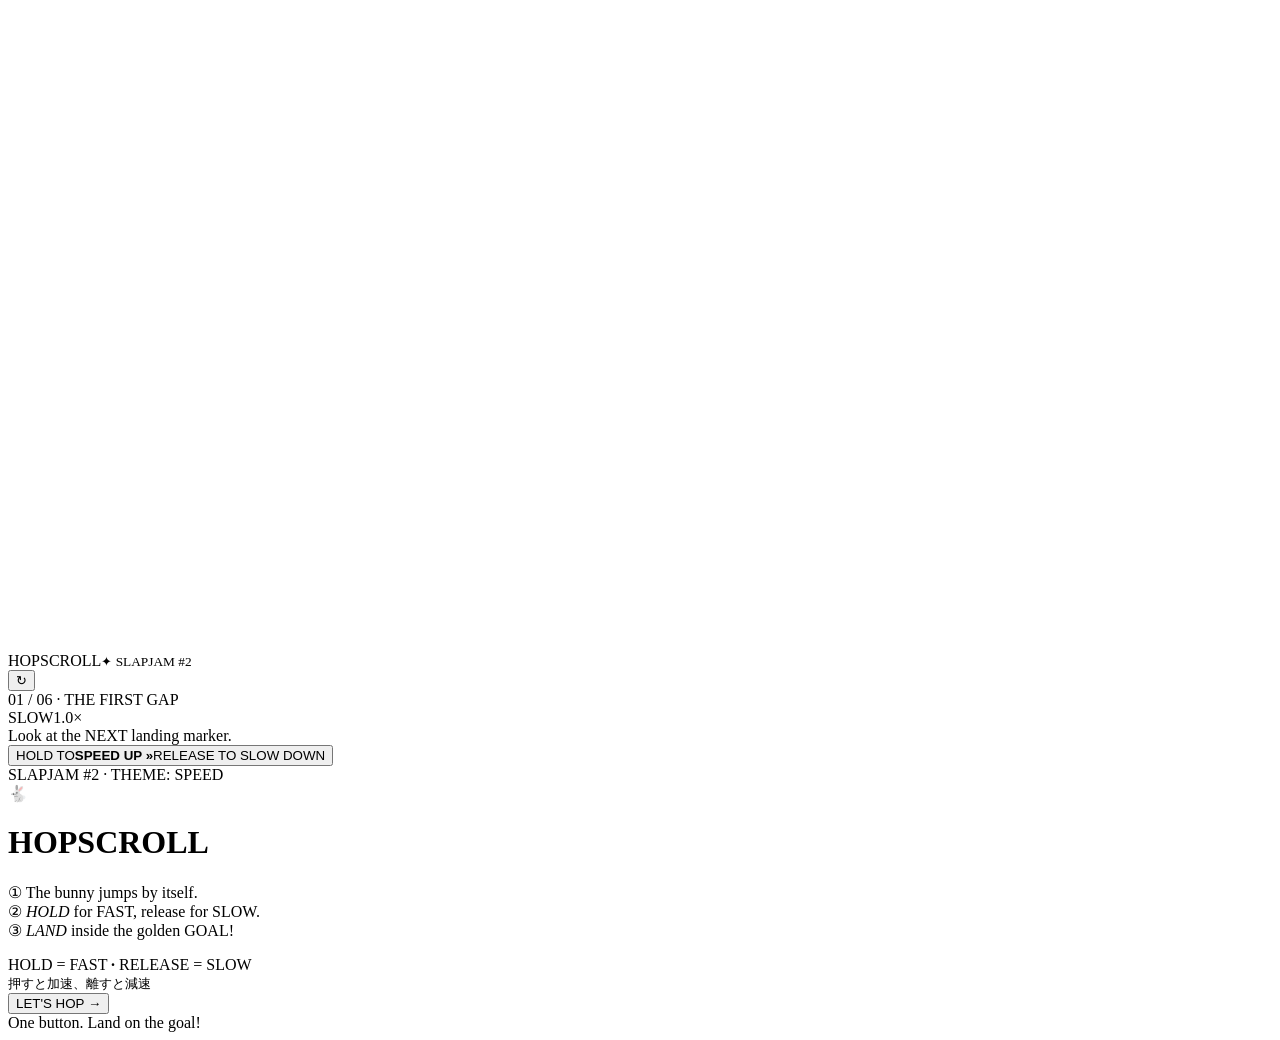
==== index.html @ f4e228ef "feat: add HOPSCROLL v0.2 index.html" ====
<!DOCTYPE html>
<html lang="en"><head><meta charset="UTF-8"/><meta name="viewport" content="width=device-width,initial-scale=1,minimum-scale=1,maximum-scale=1,viewport-fit=cover"/><meta name="theme-color" content="#111d31"/><title>HOPSCROLL | SPEED</title><link rel="stylesheet" href="./style.css" /></head>
<body><main id="shell" aria-label="HOPSCROLL game">
  <canvas id="stage" width="360" height="640" aria-label="Auto-jumping character and moving platforms"></canvas>
  <header id="hud"><div class="brand">HOP<span>SCROLL</span><small>✦ SLAPJAM #2</small></div><button id="restart" class="restart" type="button" aria-label="Restart stage">↻</button></header>
  <div id="progress-area"><div id="stage-name">01 / 06 · THE FIRST GAP</div><div class="track"><div id="progress-bar"></div></div></div>
  <div id="speed-indicator"><span id="speed-label">SLOW</span><span id="speed-number">1.0×</span></div>
  <div id="tip" aria-live="polite">Look at the NEXT landing marker.</div>
  <button id="accelerate" type="button" aria-label="Hold to speed up"><span class="button-small">HOLD TO</span><strong>SPEED UP <span>»</span></strong><span class="button-small">RELEASE TO SLOW DOWN</span></button>
  <div id="overlay" class="overlay" role="dialog" aria-modal="true"><div class="modal"><div class="eyebrow" id="modal-tag">SLAPJAM #2 · THEME: SPEED</div><div class="logo-hero">🐇</div><h1 id="modal-title">HOP<span>SCROLL</span></h1><p id="modal-message">① The bunny jumps by itself.<br/>② <em>HOLD</em> for FAST, release for SLOW.<br/>③ <em>LAND</em> inside the golden GOAL!</p><div class="instruction">HOLD = FAST <b>·</b> RELEASE = SLOW<br/><small>押すと加速、離すと減速</small></div><button id="modal-action" class="primary" type="button">LET'S HOP →</button><div class="modal-footer" id="modal-footer">One button. Land on the goal!</div></div></div>
  <div id="toast" aria-live="polite"></div>
</main><script type="module" src="./src/game.mjs"></script></body></html>
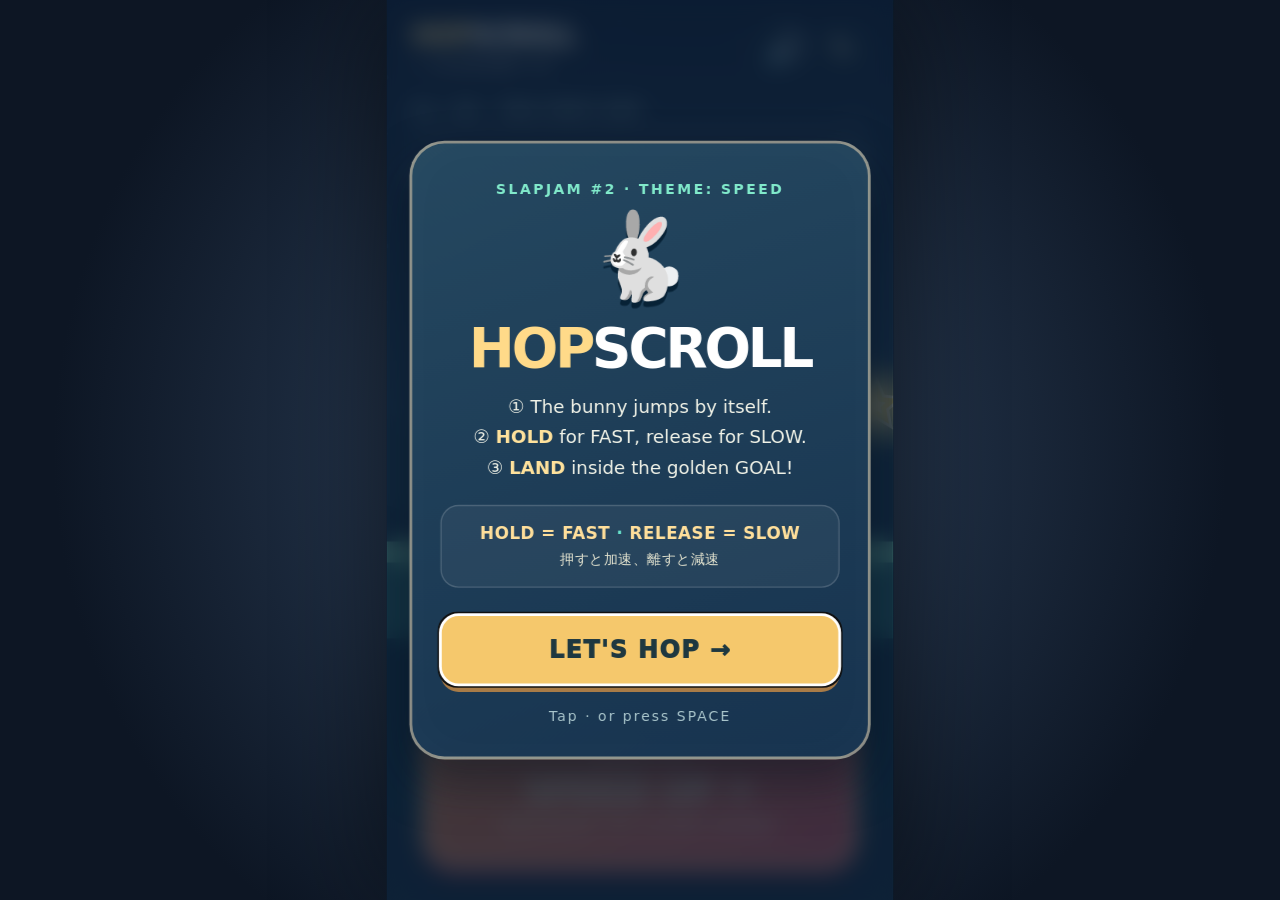
==== commit 38a3068d: "polish: Stage 1 coaching, landing trajectory, goal gate, star FX, mobile fit and input safety (#2) C" ====
--- a/index.html
+++ b/index.html
@@ -2,10 +2,10 @@
 <html lang="en"><head><meta charset="UTF-8"/><meta name="viewport" content="width=device-width,initial-scale=1,minimum-scale=1,maximum-scale=1,viewport-fit=cover"/><meta name="theme-color" content="#111d31"/><title>HOPSCROLL | SPEED</title><link rel="stylesheet" href="./style.css" /></head>
 <body><main id="shell" aria-label="HOPSCROLL game">
   <canvas id="stage" width="360" height="640" aria-label="Auto-jumping character and moving platforms"></canvas>
-  <header id="hud"><div class="brand">HOP<span>SCROLL</span><small>✦ SLAPJAM #2</small></div><button id="restart" class="restart" type="button" aria-label="Restart stage">↻</button></header>
+  <header id="hud"><div class="brand">HOP<span>SCROLL</span><small>✦ SLAPJAM #2</small></div><div class="hud-buttons"><button id="mute" class="restart" type="button" aria-label="Mute sound" aria-pressed="false">🔊</button><button id="restart" class="restart" type="button" aria-label="Restart stage">↻</button></div></header>
   <div id="progress-area"><div id="stage-name">01 / 06 · THE FIRST GAP</div><div class="track"><div id="progress-bar"></div></div></div>
   <div id="speed-indicator"><span id="speed-label">SLOW</span><span id="speed-number">1.0×</span></div>
-  <div id="tip" aria-live="polite">Look at the NEXT landing marker.</div>
+  <div id="tip" aria-live="polite">Watch the NEXT landing marker.</div>
   <button id="accelerate" type="button" aria-label="Hold to speed up"><span class="button-small">HOLD TO</span><strong>SPEED UP <span>»</span></strong><span class="button-small">RELEASE TO SLOW DOWN</span></button>
   <div id="overlay" class="overlay" role="dialog" aria-modal="true"><div class="modal"><div class="eyebrow" id="modal-tag">SLAPJAM #2 · THEME: SPEED</div><div class="logo-hero">🐇</div><h1 id="modal-title">HOP<span>SCROLL</span></h1><p id="modal-message">① The bunny jumps by itself.<br/>② <em>HOLD</em> for FAST, release for SLOW.<br/>③ <em>LAND</em> inside the golden GOAL!</p><div class="instruction">HOLD = FAST <b>·</b> RELEASE = SLOW<br/><small>押すと加速、離すと減速</small></div><button id="modal-action" class="primary" type="button">LET'S HOP →</button><div class="modal-footer" id="modal-footer">One button. Land on the goal!</div></div></div>
   <div id="toast" aria-live="polite"></div>
--- a/style.css
+++ b/style.css
@@ -0,0 +1 @@
+:root{color-scheme:dark;font-family:system-ui,-apple-system,'Segoe UI',sans-serif;background:#101926;color:#f9f4d5;-webkit-tap-highlight-color:transparent}*{box-sizing:border-box}html,body{margin:0;width:100%;height:100%;overscroll-behavior:none}body{overflow:hidden;background:radial-gradient(circle at center,#314661,#0d1624 75%)}button{font:inherit;cursor:pointer;color:inherit}#shell{position:absolute;left:50%;top:50%;width:360px;height:640px;transform:translate(-50%,-50%) scale(var(--fit,1));isolation:isolate;overflow:hidden;background:#152b43;box-shadow:0 0 70px #0008}#stage{display:block;width:100%;height:100%;touch-action:none}#hud{position:absolute;inset:16px 17px auto;display:flex;align-items:flex-start;justify-content:space-between;pointer-events:none}.brand{font-weight:1000;font-size:19px;letter-spacing:-1.3px;line-height:1;color:#ffe295;text-shadow:0 2px 1px #2228}.brand span{color:#f9f7e8}.brand small{display:block;font-size:9px;letter-spacing:2.5px;color:#e1e4e5;margin-top:7px;font-weight:700}.hud-buttons{display:flex;gap:8px}.restart{pointer-events:auto;width:37px;height:37px;border-radius:12px;border:1px solid #e3eeed50;background:#0b2537a8;font-size:24px;line-height:1}#progress-area{position:absolute;top:72px;left:18px;right:18px}#stage-name{font-size:10px;font-weight:800;letter-spacing:1.3px;color:#c7f2e9}.track{height:5px;border-radius:8px;background:#ffffff30;margin-top:8px;overflow:hidden}#progress-bar{height:100%;width:0%;border-radius:8px;background:linear-gradient(90deg,#71e5ca,#ffe08b);transition:width .12s linear}#speed-indicator{position:absolute;top:107px;right:17px;min-width:85px;display:flex;flex-direction:column;align-items:flex-end;gap:3px;font-weight:900;text-shadow:0 2px #0007}#speed-label{font-size:11px;letter-spacing:2px;color:#a4e9e0}#speed-number{font-size:25px;color:#c5f8e3;font-variant-numeric:tabular-nums}#speed-indicator.fast #speed-label,#speed-indicator.fast #speed-number{color:#ffe083}#tip{position:absolute;bottom:151px;left:0;right:0;text-align:center;font-weight:800;letter-spacing:.3px;font-size:12px;color:#d1f3e9;padding:0 13px;text-shadow:0 2px #102c3e;pointer-events:none}#tip.cue{color:#ffe083;font-size:15px}#accelerate{position:absolute;bottom:24px;left:25px;right:25px;height:108px;border:3px solid #ffe49d;border-radius:23px;background:linear-gradient(145deg,#de8e54,#d35b65);box-shadow:0 8px 0 #823d50,0 12px 22px #0005;display:flex;align-items:center;justify-content:center;flex-direction:column;gap:5px;touch-action:none;user-select:none;transition:transform .08s,box-shadow .08s;background-clip:padding-box}#accelerate strong{font-size:24px;letter-spacing:.2px;white-space:nowrap}#accelerate strong span{font-size:32px;line-height:10px}#accelerate .button-small{font-size:10px;letter-spacing:2.5px;font-weight:800}#accelerate.pressed{transform:translateY(6px);box-shadow:0 2px 0 #823d50,0 5px 14px #0004;background:linear-gradient(145deg,#f3bb5c,#e98a46)}.overlay{position:absolute;inset:0;background:#0a1b31ba;backdrop-filter:blur(8px);display:flex;justify-content:center;align-items:center;padding:16px;z-index:4}.overlay.hidden{display:none}.modal{border:2px solid #f0dab68a;border-radius:25px;background:linear-gradient(160deg,#254860,#17334f);box-shadow:0 16px 35px #06101c77,inset 0 0 40px #ffffff06;width:100%;padding:27px 20px 23px;text-align:center}.eyebrow{letter-spacing:1.7px;font-size:10px;font-weight:850;color:#81eacb}.logo-hero{font-size:60px;line-height:1.4;filter:drop-shadow(0 4px 0 #072236)}h1{margin:4px 0 12px;font-size:39px;letter-spacing:-2.3px;color:#ffda89;line-height:1}h1 span{color:white}.modal p{font-size:13px;line-height:1.65;color:#f1f3e8;margin:0 0 16px}.modal em{font-weight:900;font-style:normal;color:#ffe29c}.instruction{padding:12px 7px;background:#ffffff0d;border:1px solid #ffffff28;border-radius:13px;font-size:12px;font-weight:850;letter-spacing:.3px;color:#ffdf9b}.instruction b{color:#68e2cc}.instruction small{display:inline-block;margin-top:5px;font-size:10px;font-weight:500;color:#e5e5d1}.primary{display:block;width:100%;margin-top:19px;padding:15px 4px;border:0;border-radius:13px;background:#f5c86c;color:#1e3840;font-weight:1000;letter-spacing:1px;font-size:17px;box-shadow:0 5px 0 #a87b47}.primary:active{transform:translateY(4px);box-shadow:0 1px 0 #a87b47}.modal-footer{font-size:10px;letter-spacing:1.4px;margin-top:17px;color:#a9c5cb}#toast{position:absolute;top:170px;left:20px;right:20px;text-align:center;font-size:18px;font-weight:1000;color:#ffe69a;pointer-events:none;text-shadow:0 3px #1e344a;opacity:0;transition:opacity .2s}#toast.visible{opacity:1}#accelerate.cue{animation:cue .5s ease-in-out infinite alternate;border-color:#fff}#accelerate.cue-release{outline:3px dashed #9fe8ff;outline-offset:4px}@keyframes cue{from{transform:scale(1);box-shadow:0 8px 0 #823d50,0 0 0 0 #ffe49d00}to{transform:scale(1.04);box-shadow:0 8px 0 #823d50,0 0 0 10px #ffe49d55}}@media(prefers-reduced-motion:reduce){.track,#progress-bar,#accelerate,#toast{transition:none!important}#accelerate.cue{animation:none;outline:3px solid #fff;outline-offset:4px}}
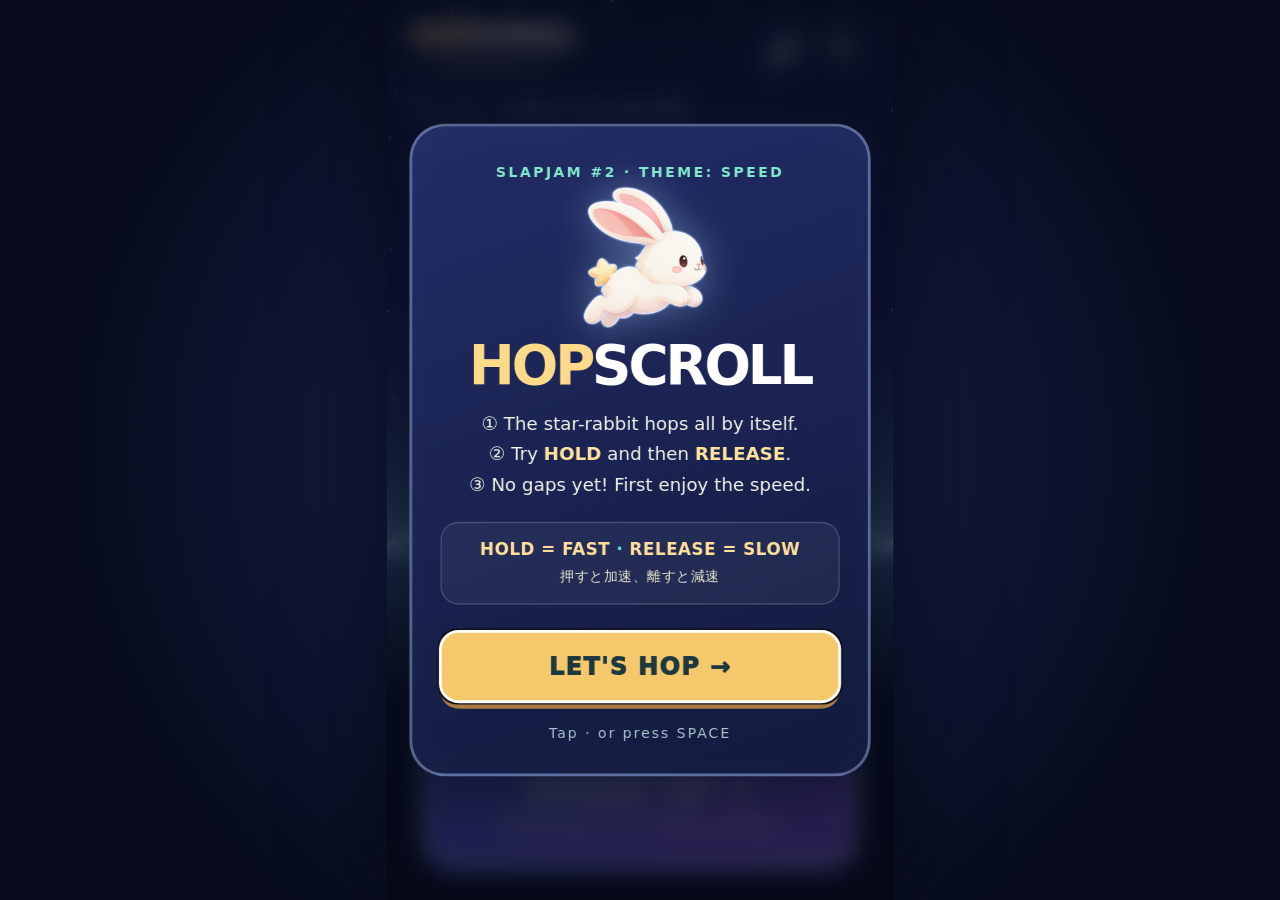
==== commit ce2e3c58: "feat: star-rabbit and meteor-lane visuals, FAST/SLOW juice and BGM - Canvas star-rabbit with springy" ====
--- a/index.html
+++ b/index.html
@@ -7,6 +7,6 @@
   <div id="speed-indicator"><span id="speed-label">SLOW</span><span id="speed-number">1.0×</span></div>
   <div id="tip" aria-live="polite">Watch the NEXT landing marker.</div>
   <button id="accelerate" type="button" aria-label="Hold to speed up"><span class="button-small">HOLD TO</span><strong>SPEED UP <span>»</span></strong><span class="button-small">RELEASE TO SLOW DOWN</span></button>
-  <div id="overlay" class="overlay" role="dialog" aria-modal="true"><div class="modal"><div class="eyebrow" id="modal-tag">SLAPJAM #2 · THEME: SPEED</div><div class="logo-hero">🐇</div><h1 id="modal-title">HOP<span>SCROLL</span></h1><p id="modal-message">① The bunny jumps by itself.<br/>② <em>HOLD</em> for FAST, release for SLOW.<br/>③ <em>LAND</em> inside the golden GOAL!</p><div class="instruction">HOLD = FAST <b>·</b> RELEASE = SLOW<br/><small>押すと加速、離すと減速</small></div><button id="modal-action" class="primary" type="button">LET'S HOP →</button><div class="modal-footer" id="modal-footer">One button. Land on the goal!</div></div></div>
+  <div id="overlay" class="overlay" role="dialog" aria-modal="true"><div class="modal"><div class="eyebrow" id="modal-tag">SLAPJAM #2 · THEME: SPEED</div><div class="logo-hero"><img id="hero-art" src="./assets/img/star-rabbit.png" alt="" width="110" height="105"/><canvas id="hero-icon" width="240" height="240" aria-hidden="true"></canvas></div><h1 id="modal-title">HOP<span>SCROLL</span></h1><p id="modal-message">① The bunny jumps by itself.<br/>② <em>HOLD</em> for FAST, release for SLOW.<br/>③ <em>LAND</em> inside the golden GOAL!</p><div class="instruction">HOLD = FAST <b>·</b> RELEASE = SLOW<br/><small>押すと加速、離すと減速</small></div><button id="modal-action" class="primary" type="button">LET'S HOP →</button><div class="modal-footer" id="modal-footer">One button. Land on the goal!</div></div></div>
   <div id="toast" aria-live="polite"></div>
 </main><script type="module" src="./src/game.mjs"></script></body></html>
--- a/style.css
+++ b/style.css
@@ -1 +1 @@
-:root{color-scheme:dark;font-family:system-ui,-apple-system,'Segoe UI',sans-serif;background:#101926;color:#f9f4d5;-webkit-tap-highlight-color:transparent}*{box-sizing:border-box}html,body{margin:0;width:100%;height:100%;overscroll-behavior:none}body{overflow:hidden;background:radial-gradient(circle at center,#314661,#0d1624 75%)}button{font:inherit;cursor:pointer;color:inherit}#shell{position:absolute;left:50%;top:50%;width:360px;height:640px;transform:translate(-50%,-50%) scale(var(--fit,1));isolation:isolate;overflow:hidden;background:#152b43;box-shadow:0 0 70px #0008}#stage{display:block;width:100%;height:100%;touch-action:none}#hud{position:absolute;inset:16px 17px auto;display:flex;align-items:flex-start;justify-content:space-between;pointer-events:none}.brand{font-weight:1000;font-size:19px;letter-spacing:-1.3px;line-height:1;color:#ffe295;text-shadow:0 2px 1px #2228}.brand span{color:#f9f7e8}.brand small{display:block;font-size:9px;letter-spacing:2.5px;color:#e1e4e5;margin-top:7px;font-weight:700}.hud-buttons{display:flex;gap:8px}.restart{pointer-events:auto;width:37px;height:37px;border-radius:12px;border:1px solid #e3eeed50;background:#0b2537a8;font-size:24px;line-height:1}#progress-area{position:absolute;top:72px;left:18px;right:18px}#stage-name{font-size:10px;font-weight:800;letter-spacing:1.3px;color:#c7f2e9}.track{height:5px;border-radius:8px;background:#ffffff30;margin-top:8px;overflow:hidden}#progress-bar{height:100%;width:0%;border-radius:8px;background:linear-gradient(90deg,#71e5ca,#ffe08b);transition:width .12s linear}#speed-indicator{position:absolute;top:107px;right:17px;min-width:85px;display:flex;flex-direction:column;align-items:flex-end;gap:3px;font-weight:900;text-shadow:0 2px #0007}#speed-label{font-size:11px;letter-spacing:2px;color:#a4e9e0}#speed-number{font-size:25px;color:#c5f8e3;font-variant-numeric:tabular-nums}#speed-indicator.fast #speed-label,#speed-indicator.fast #speed-number{color:#ffe083}#tip{position:absolute;bottom:151px;left:0;right:0;text-align:center;font-weight:800;letter-spacing:.3px;font-size:12px;color:#d1f3e9;padding:0 13px;text-shadow:0 2px #102c3e;pointer-events:none}#tip.cue{color:#ffe083;font-size:15px}#accelerate{position:absolute;bottom:24px;left:25px;right:25px;height:108px;border:3px solid #ffe49d;border-radius:23px;background:linear-gradient(145deg,#de8e54,#d35b65);box-shadow:0 8px 0 #823d50,0 12px 22px #0005;display:flex;align-items:center;justify-content:center;flex-direction:column;gap:5px;touch-action:none;user-select:none;transition:transform .08s,box-shadow .08s;background-clip:padding-box}#accelerate strong{font-size:24px;letter-spacing:.2px;white-space:nowrap}#accelerate strong span{font-size:32px;line-height:10px}#accelerate .button-small{font-size:10px;letter-spacing:2.5px;font-weight:800}#accelerate.pressed{transform:translateY(6px);box-shadow:0 2px 0 #823d50,0 5px 14px #0004;background:linear-gradient(145deg,#f3bb5c,#e98a46)}.overlay{position:absolute;inset:0;background:#0a1b31ba;backdrop-filter:blur(8px);display:flex;justify-content:center;align-items:center;padding:16px;z-index:4}.overlay.hidden{display:none}.modal{border:2px solid #f0dab68a;border-radius:25px;background:linear-gradient(160deg,#254860,#17334f);box-shadow:0 16px 35px #06101c77,inset 0 0 40px #ffffff06;width:100%;padding:27px 20px 23px;text-align:center}.eyebrow{letter-spacing:1.7px;font-size:10px;font-weight:850;color:#81eacb}.logo-hero{font-size:60px;line-height:1.4;filter:drop-shadow(0 4px 0 #072236)}h1{margin:4px 0 12px;font-size:39px;letter-spacing:-2.3px;color:#ffda89;line-height:1}h1 span{color:white}.modal p{font-size:13px;line-height:1.65;color:#f1f3e8;margin:0 0 16px}.modal em{font-weight:900;font-style:normal;color:#ffe29c}.instruction{padding:12px 7px;background:#ffffff0d;border:1px solid #ffffff28;border-radius:13px;font-size:12px;font-weight:850;letter-spacing:.3px;color:#ffdf9b}.instruction b{color:#68e2cc}.instruction small{display:inline-block;margin-top:5px;font-size:10px;font-weight:500;color:#e5e5d1}.primary{display:block;width:100%;margin-top:19px;padding:15px 4px;border:0;border-radius:13px;background:#f5c86c;color:#1e3840;font-weight:1000;letter-spacing:1px;font-size:17px;box-shadow:0 5px 0 #a87b47}.primary:active{transform:translateY(4px);box-shadow:0 1px 0 #a87b47}.modal-footer{font-size:10px;letter-spacing:1.4px;margin-top:17px;color:#a9c5cb}#toast{position:absolute;top:170px;left:20px;right:20px;text-align:center;font-size:18px;font-weight:1000;color:#ffe69a;pointer-events:none;text-shadow:0 3px #1e344a;opacity:0;transition:opacity .2s}#toast.visible{opacity:1}#accelerate.cue{animation:cue .5s ease-in-out infinite alternate;border-color:#fff}#accelerate.cue-release{outline:3px dashed #9fe8ff;outline-offset:4px}@keyframes cue{from{transform:scale(1);box-shadow:0 8px 0 #823d50,0 0 0 0 #ffe49d00}to{transform:scale(1.04);box-shadow:0 8px 0 #823d50,0 0 0 10px #ffe49d55}}@media(prefers-reduced-motion:reduce){.track,#progress-bar,#accelerate,#toast{transition:none!important}#accelerate.cue{animation:none;outline:3px solid #fff;outline-offset:4px}}
+:root{color-scheme:dark;font-family:system-ui,-apple-system,'Segoe UI',sans-serif;background:#070b1c;color:#f9f4d5;-webkit-tap-highlight-color:transparent}*{box-sizing:border-box}html,body{margin:0;width:100%;height:100%;overscroll-behavior:none}body{overflow:hidden;background:radial-gradient(circle at center,#1d2456,#070b1c 75%)}button{font:inherit;cursor:pointer;color:inherit}#shell{position:absolute;left:50%;top:50%;width:360px;height:640px;transform:translate(-50%,-50%) scale(var(--fit,1));isolation:isolate;overflow:hidden;background:#0a1230;box-shadow:0 0 70px #0008}#stage{display:block;width:100%;height:100%;touch-action:none}#hud{position:absolute;inset:16px 17px auto;display:flex;align-items:flex-start;justify-content:space-between;pointer-events:none}.brand{font-weight:1000;font-size:19px;letter-spacing:-1.3px;line-height:1;color:#ffe295;text-shadow:0 2px 1px #0008,0 0 12px #ffd84a55}.brand span{color:#f9f7e8}.brand small{display:block;font-size:9px;letter-spacing:2.5px;color:#e1e4e5;margin-top:7px;font-weight:700}.hud-buttons{display:flex;gap:8px}.restart{pointer-events:auto;width:37px;height:37px;border-radius:12px;border:1px solid #cfe4ff50;background:#0d1640b0;font-size:24px;line-height:1}#progress-area{position:absolute;top:72px;left:18px;right:18px}#stage-name{font-size:10px;font-weight:800;letter-spacing:1.3px;color:#cfe4ff}.track{height:5px;border-radius:8px;background:#ffffff30;margin-top:8px;overflow:hidden}#progress-bar{height:100%;width:0%;border-radius:8px;background:linear-gradient(90deg,#8fd8ff,#ffd84a);transition:width .12s linear}#speed-indicator{position:absolute;top:107px;right:17px;min-width:85px;display:flex;flex-direction:column;align-items:flex-end;gap:3px;font-weight:900;text-shadow:0 2px #0007}#speed-label{font-size:11px;letter-spacing:2px;color:#b8c4ff}#speed-number{font-size:25px;color:#dfe4ff;font-variant-numeric:tabular-nums}#speed-indicator.fast #speed-label,#speed-indicator.fast #speed-number{color:#bdf1ff;text-shadow:0 0 12px #7fd8ff,0 2px #0007}#tip{position:absolute;bottom:151px;left:0;right:0;text-align:center;font-weight:800;letter-spacing:.3px;font-size:12px;color:#dfe6ff;padding:0 13px;text-shadow:0 2px #070b1c;pointer-events:none}#tip.cue{color:#ffe083;font-size:15px}#accelerate{position:absolute;bottom:24px;left:25px;right:25px;height:108px;border:3px solid #cfe4ff;border-radius:23px;background:linear-gradient(145deg,#4a5be0,#8a52d8);box-shadow:0 8px 0 #2a2577,0 12px 22px #0005;display:flex;align-items:center;justify-content:center;flex-direction:column;gap:5px;touch-action:none;user-select:none;transition:transform .08s,box-shadow .08s;background-clip:padding-box}#accelerate strong{font-size:24px;letter-spacing:.2px;white-space:nowrap}#accelerate strong span{font-size:32px;line-height:10px}#accelerate .button-small{font-size:10px;letter-spacing:2.5px;font-weight:800}#accelerate.pressed{transform:translateY(6px);box-shadow:0 2px 0 #2a2577,0 0 26px #7fd8ffaa;background:linear-gradient(145deg,#66c8ff,#9b7bff);border-color:#fff}.overlay{position:absolute;inset:0;background:#070b1cba;backdrop-filter:blur(8px);display:flex;justify-content:center;align-items:center;padding:16px;z-index:4}.overlay.hidden{display:none}.modal{border:2px solid #bcd3ff66;border-radius:25px;background:linear-gradient(160deg,#222c66,#121a3d);animation:pop-in .32s cubic-bezier(.3,1.5,.6,1);box-shadow:0 16px 35px #06101c77,inset 0 0 40px #ffffff06;width:100%;padding:27px 20px 23px;text-align:center}.eyebrow{letter-spacing:1.7px;font-size:10px;font-weight:850;color:#81eacb}.logo-hero{height:108px;display:flex;justify-content:center;align-items:flex-end;filter:drop-shadow(0 0 14px #a9dcff66)}.logo-hero img{width:110px;height:auto}.logo-hero canvas{width:110px;height:110px}.logo-hero .hidden{display:none}@keyframes pop-in{from{transform:scale(.86);opacity:0}to{transform:scale(1);opacity:1}}h1{margin:4px 0 12px;font-size:39px;letter-spacing:-2.3px;color:#ffda89;line-height:1}h1 span{color:white}.modal p{font-size:13px;line-height:1.65;color:#f1f3e8;margin:0 0 16px}.modal em{font-weight:900;font-style:normal;color:#ffe29c}.instruction{padding:12px 7px;background:#ffffff0d;border:1px solid #ffffff28;border-radius:13px;font-size:12px;font-weight:850;letter-spacing:.3px;color:#ffdf9b}.instruction b{color:#68e2cc}.instruction small{display:inline-block;margin-top:5px;font-size:10px;font-weight:500;color:#e5e5d1}.primary{display:block;width:100%;margin-top:19px;padding:15px 4px;border:0;border-radius:13px;background:#f5c86c;color:#1e3840;font-weight:1000;letter-spacing:1px;font-size:17px;box-shadow:0 5px 0 #a87b47}.primary:active{transform:translateY(4px);box-shadow:0 1px 0 #a87b47}.modal-footer{font-size:10px;letter-spacing:1.4px;margin-top:17px;color:#a9c5cb}#toast{position:absolute;top:170px;left:20px;right:20px;text-align:center;font-size:18px;font-weight:1000;color:#ffe69a;pointer-events:none;text-shadow:0 3px #1e344a;opacity:0;transition:opacity .2s}#toast.visible{opacity:1}#accelerate.cue{animation:cue .5s ease-in-out infinite alternate;border-color:#fff}#accelerate.cue-release{outline:3px dashed #9fe8ff;outline-offset:4px}@keyframes cue{from{transform:scale(1);box-shadow:0 8px 0 #2a2577,0 0 0 0 #cfe4ff00}to{transform:scale(1.04);box-shadow:0 8px 0 #2a2577,0 0 0 10px #cfe4ff55}}@media(prefers-reduced-motion:reduce){.track,#progress-bar,#accelerate,#toast{transition:none!important}#accelerate.cue{animation:none;outline:3px solid #fff;outline-offset:4px}.modal{animation:none}}
